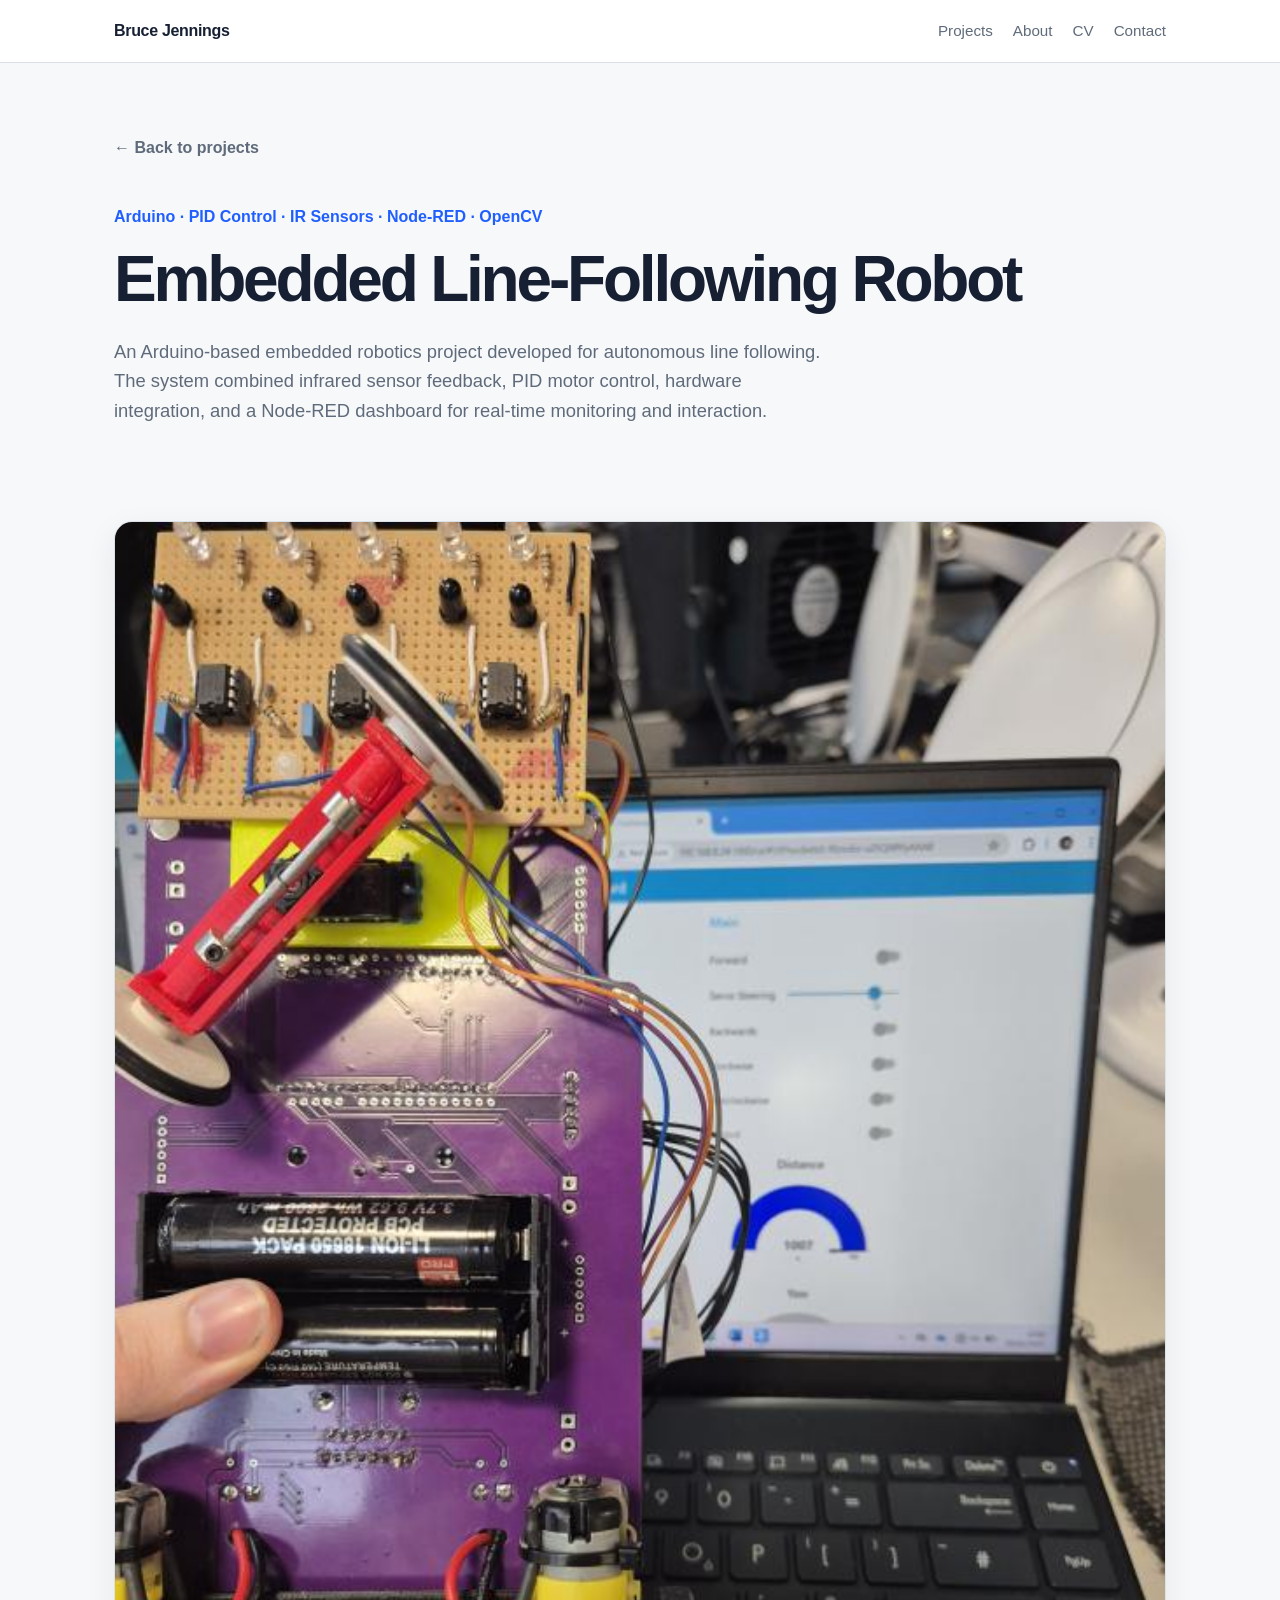
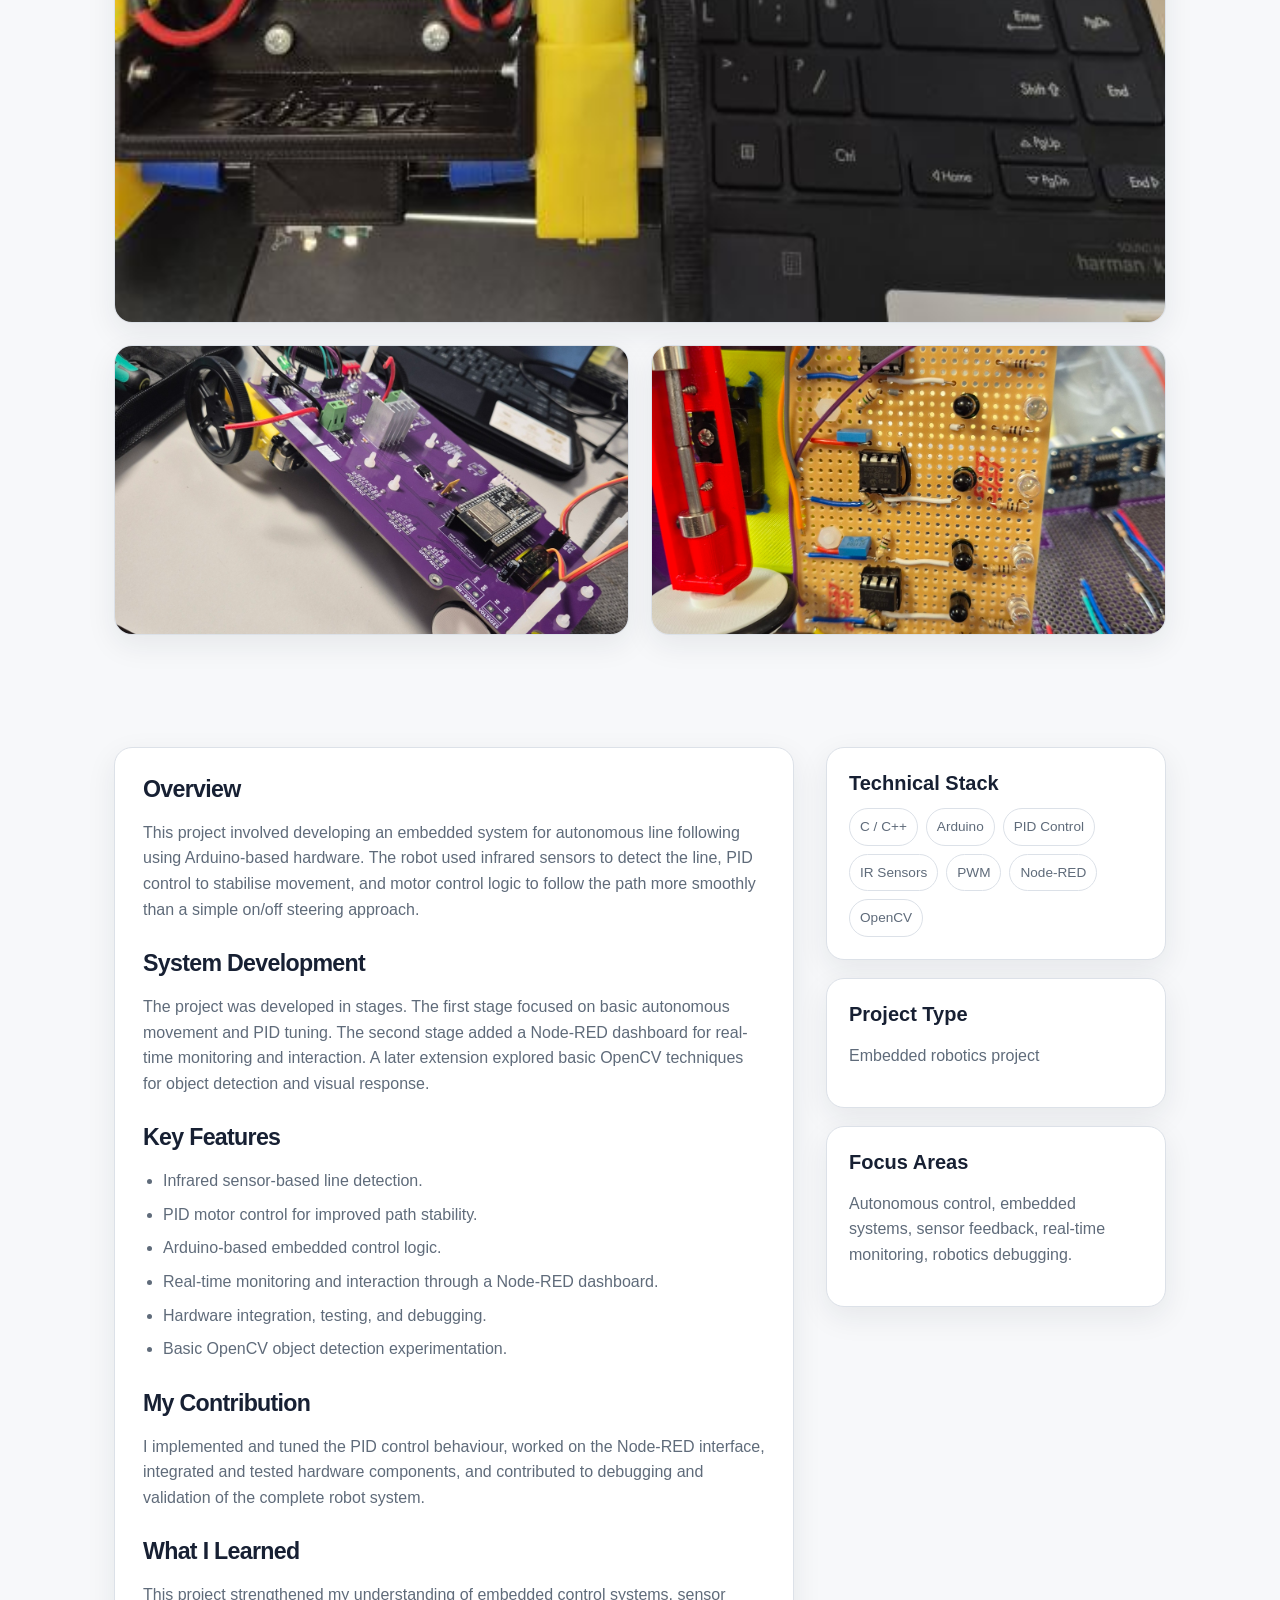
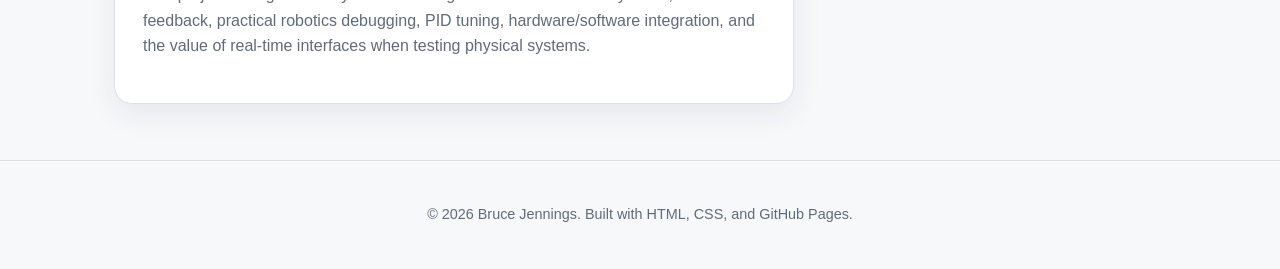
==== projects/embedded-line-following-robot.html @ 576ebb27 "Add embedded line-following robot case study" ====
<!DOCTYPE html>
<html lang="en">
<head>
    <meta charset="UTF-8" />
    <meta name="viewport" content="width=device-width, initial-scale=1.0" />

    <title>Embedded Line-Following Robot | Bruce Jennings</title>

    <meta name="description"
          content="Case study for an Arduino-based embedded line-following robot using infrared sensors, PID control, Node-RED monitoring, and basic OpenCV experimentation." />

    <link rel="stylesheet" href="../style.css?v=4" />
</head>

<body>
    <header class="site-header">
        <nav class="nav">
            <a href="../index.html#home" class="logo">Bruce Jennings</a>

            <div class="nav-links">
                <a href="../index.html#projects">Projects</a>
                <a href="../index.html#about">About</a>
                <a href="../index.html#cv">CV</a>
                <a href="../index.html#contact">Contact</a>
            </div>
        </nav>
    </header>

    <main>
        <section class="project-hero">
            <a href="../index.html#projects" class="back-link">← Back to projects</a>

            <p class="eyebrow">Arduino · PID Control · IR Sensors · Node-RED · OpenCV</p>

            <h1>Embedded Line-Following Robot</h1>

            <p class="hero-text">
                An Arduino-based embedded robotics project developed for autonomous line following. The system combined
                infrared sensor feedback, PID motor control, hardware integration, and a Node-RED dashboard for real-time
                monitoring and interaction.
            </p>
        </section>

        <section class="section project-showcase">
            <img src="../assets/images/projects/line-following-robot/node-red-interface.jpg"
                 alt="Embedded line-following robot with Node-RED dashboard interface"
                 class="case-study-image large" />

            <div class="image-grid">
                <img src="../assets/images/projects/line-following-robot/car-image.jpg"
                     alt="Line-following robot hardware platform"
                     class="case-study-image" />

                <img src="../assets/images/projects/line-following-robot/pid-system.jpg"
                     alt="PID control circuit and robot electronics"
                     class="case-study-image" />
            </div>
        </section>

        <section class="section case-study-layout">
            <article class="case-study-main">
                <h2>Overview</h2>
                <p>
                    This project involved developing an embedded system for autonomous line following using Arduino-based
                    hardware. The robot used infrared sensors to detect the line, PID control to stabilise movement, and
                    motor control logic to follow the path more smoothly than a simple on/off steering approach.
                </p>

                <h2>System Development</h2>
                <p>
                    The project was developed in stages. The first stage focused on basic autonomous movement and PID tuning.
                    The second stage added a Node-RED dashboard for real-time monitoring and interaction. A later extension
                    explored basic OpenCV techniques for object detection and visual response.
                </p>

                <h2>Key Features</h2>
                <ul class="case-study-list">
                    <li>Infrared sensor-based line detection.</li>
                    <li>PID motor control for improved path stability.</li>
                    <li>Arduino-based embedded control logic.</li>
                    <li>Real-time monitoring and interaction through a Node-RED dashboard.</li>
                    <li>Hardware integration, testing, and debugging.</li>
                    <li>Basic OpenCV object detection experimentation.</li>
                </ul>

                <h2>My Contribution</h2>
                <p>
                    I implemented and tuned the PID control behaviour, worked on the Node-RED interface, integrated and tested
                    hardware components, and contributed to debugging and validation of the complete robot system.
                </p>

                <h2>What I Learned</h2>
                <p>
                    This project strengthened my understanding of embedded control systems, sensor feedback, practical robotics
                    debugging, PID tuning, hardware/software integration, and the value of real-time interfaces when testing
                    physical systems.
                </p>
            </article>

            <aside class="case-study-sidebar">
                <div class="sidebar-card">
                    <h3>Technical Stack</h3>
                    <div class="tag-list compact">
                        <span>C / C++</span>
                        <span>Arduino</span>
                        <span>PID Control</span>
                        <span>IR Sensors</span>
                        <span>PWM</span>
                        <span>Node-RED</span>
                        <span>OpenCV</span>
                    </div>
                </div>

                <div class="sidebar-card">
                    <h3>Project Type</h3>
                    <p>Embedded robotics project</p>
                </div>

                <div class="sidebar-card">
                    <h3>Focus Areas</h3>
                    <p>Autonomous control, embedded systems, sensor feedback, real-time monitoring, robotics debugging.</p>
                </div>
            </aside>
        </section>
    </main>

    <footer class="site-footer">
        <p>© 2026 Bruce Jennings. Built with HTML, CSS, and GitHub Pages.</p>
    </footer>
</body>
</html>
---- style.css ----
﻿:root {
    --bg: #f7f8fa;
    --surface: #ffffff;
    --text: #172033;
    --muted: #5f6b7a;
    --border: #dce1e8;
    --accent: #1f5eff;
    --accent-dark: #1746bd;
    --card-shadow: 0 10px 30px rgba(23, 32, 51, 0.08);
}

* {
    box-sizing: border-box;
}

html {
    scroll-behavior: smooth;
}

body {
    margin: 0;
    font-family: Arial, Helvetica, sans-serif;
    background: var(--bg);
    color: var(--text);
    line-height: 1.6;
}

a {
    color: inherit;
}

.site-header {
    background: rgba(255, 255, 255, 0.92);
    border-bottom: 1px solid var(--border);
    position: sticky;
    top: 0;
    z-index: 10;
    backdrop-filter: blur(10px);
}

.nav {
    max-width: 1100px;
    margin: 0 auto;
    padding: 18px 24px;
    display: flex;
    justify-content: space-between;
    align-items: center;
}

.logo {
    font-weight: 700;
    text-decoration: none;
    letter-spacing: -0.02em;
}

.nav-links {
    display: flex;
    gap: 20px;
}

    .nav-links a {
        text-decoration: none;
        color: var(--muted);
        font-size: 0.95rem;
    }

        .nav-links a:hover {
            color: var(--accent);
        }

.hero {
    max-width: 1100px;
    margin: 0 auto;
    padding: 96px 24px 72px;
}

.hero-content {
    max-width: 820px;
}

.eyebrow {
    color: var(--accent);
    font-weight: 700;
    margin-bottom: 16px;
}

h1 {
    font-size: clamp(2.2rem, 5vw, 4.4rem);
    line-height: 1.05;
    letter-spacing: -0.05em;
    margin: 0 0 24px;
}

.hero-text {
    font-size: 1.15rem;
    color: var(--muted);
    max-width: 720px;
    margin-bottom: 32px;
}

.hero-actions {
    display: flex;
    flex-wrap: wrap;
    gap: 14px;
}

.button {
    display: inline-block;
    padding: 12px 18px;
    border-radius: 10px;
    text-decoration: none;
    font-weight: 700;
    border: 1px solid transparent;
}

    .button.primary {
        background: var(--accent);
        color: white;
    }

        .button.primary:hover {
            background: var(--accent-dark);
        }

    .button.secondary {
        background: var(--surface);
        border-color: var(--border);
        color: var(--text);
    }

        .button.secondary:hover {
            border-color: var(--accent);
            color: var(--accent);
        }

.section {
    max-width: 1100px;
    margin: 0 auto;
    padding: 56px 24px;
}

.section-heading {
    max-width: 760px;
    margin-bottom: 28px;
}

h2 {
    font-size: 2rem;
    line-height: 1.2;
    letter-spacing: -0.03em;
    margin: 0 0 14px;
}

h3 {
    font-size: 1.25rem;
    line-height: 1.3;
    margin: 10px 0 12px;
}

.section p {
    color: var(--muted);
}

.tag-list {
    display: flex;
    flex-wrap: wrap;
    gap: 10px;
}

    .tag-list span {
        background: var(--surface);
        border: 1px solid var(--border);
        padding: 8px 12px;
        border-radius: 999px;
        color: var(--muted);
        font-size: 0.95rem;
    }

.project-grid {
    display: grid;
    grid-template-columns: repeat(2, minmax(0, 1fr));
    gap: 22px;
}

.project-card {
    background: var(--surface);
    border: 1px solid var(--border);
    border-radius: 18px;
    padding: 24px;
    box-shadow: var(--card-shadow);
}

.project-meta {
    color: var(--accent);
    font-size: 0.85rem;
    font-weight: 700;
}

.project-card p {
    color: var(--muted);
    margin-bottom: 18px;
}

.project-link {
    color: var(--accent);
    font-weight: 700;
    text-decoration: none;
}

    .project-link:hover {
        text-decoration: underline;
    }

.project-image-link {
    display: block;
    width: 100%;
    margin-bottom: 18px;
    border-radius: 14px;
    overflow: hidden;
    border: 1px solid var(--border);
    background: var(--bg);
}

.project-image {
    display: block;
    width: 100%;
    max-width: 100%;
    height: auto;
    aspect-ratio: 16 / 9;
    object-fit: cover;
    background: #111827;
    transition: transform 0.25s ease;
}

.project-image-link:hover .project-image {
    transform: scale(1.03);
}

.featured-project {
    padding: 18px;
}

.about-section {
    display: grid;
    grid-template-columns: 1fr;
}

.contact-links {
    display: flex;
    flex-wrap: wrap;
    gap: 14px;
    margin-top: 18px;
}

    .contact-links a {
        background: var(--surface);
        border: 1px solid var(--border);
        border-radius: 10px;
        padding: 10px 14px;
        text-decoration: none;
        font-weight: 700;
    }

        .contact-links a:hover {
            border-color: var(--accent);
            color: var(--accent);
        }

.site-footer {
    border-top: 1px solid var(--border);
    padding: 28px 24px;
    text-align: center;
    color: var(--muted);
    font-size: 0.9rem;
}

@media (max-width: 760px) {
    .nav {
        align-items: flex-start;
        gap: 14px;
        flex-direction: column;
    }

    .nav-links {
        flex-wrap: wrap;
        gap: 12px;
    }

    .hero {
        padding-top: 64px;
    }

    .project-grid {
        grid-template-columns: 1fr;
    }
}

.project-hero {
    max-width: 1100px;
    margin: 0 auto;
    padding: 72px 24px 40px;
}

.back-link {
    display: inline-block;
    margin-bottom: 28px;
    color: var(--muted);
    text-decoration: none;
    font-weight: 700;
}

    .back-link:hover {
        color: var(--accent);
    }

.project-showcase {
    padding-top: 24px;
}

.case-study-image {
    width: 100%;
    display: block;
    border-radius: 18px;
    border: 1px solid var(--border);
    box-shadow: var(--card-shadow);
    background: var(--surface);
    object-fit: cover;
}

    .case-study-image.large {
        margin-bottom: 22px;
    }

.image-grid {
    display: grid;
    grid-template-columns: repeat(2, minmax(0, 1fr));
    gap: 22px;
}

    .image-grid .case-study-image {
        aspect-ratio: 16 / 9;
    }

.case-study-layout {
    display: grid;
    grid-template-columns: minmax(0, 2fr) minmax(260px, 1fr);
    gap: 32px;
    align-items: start;
}

.case-study-main {
    background: var(--surface);
    border: 1px solid var(--border);
    border-radius: 18px;
    padding: 28px;
    box-shadow: var(--card-shadow);
}

    .case-study-main h2 {
        font-size: 1.45rem;
        margin-top: 28px;
    }

        .case-study-main h2:first-child {
            margin-top: 0;
        }

.case-study-list {
    color: var(--muted);
    padding-left: 20px;
}

    .case-study-list li {
        margin-bottom: 8px;
    }

.case-study-sidebar {
    display: grid;
    gap: 18px;
}

.sidebar-card {
    background: var(--surface);
    border: 1px solid var(--border);
    border-radius: 18px;
    padding: 22px;
    box-shadow: var(--card-shadow);
}

    .sidebar-card h3 {
        margin-top: 0;
    }

.tag-list.compact {
    gap: 8px;
}

    .tag-list.compact span {
        font-size: 0.85rem;
        padding: 7px 10px;
    }

@media (max-width: 860px) {
    .case-study-layout {
        grid-template-columns: 1fr;
    }

    .image-grid {
        grid-template-columns: 1fr;
    }
}
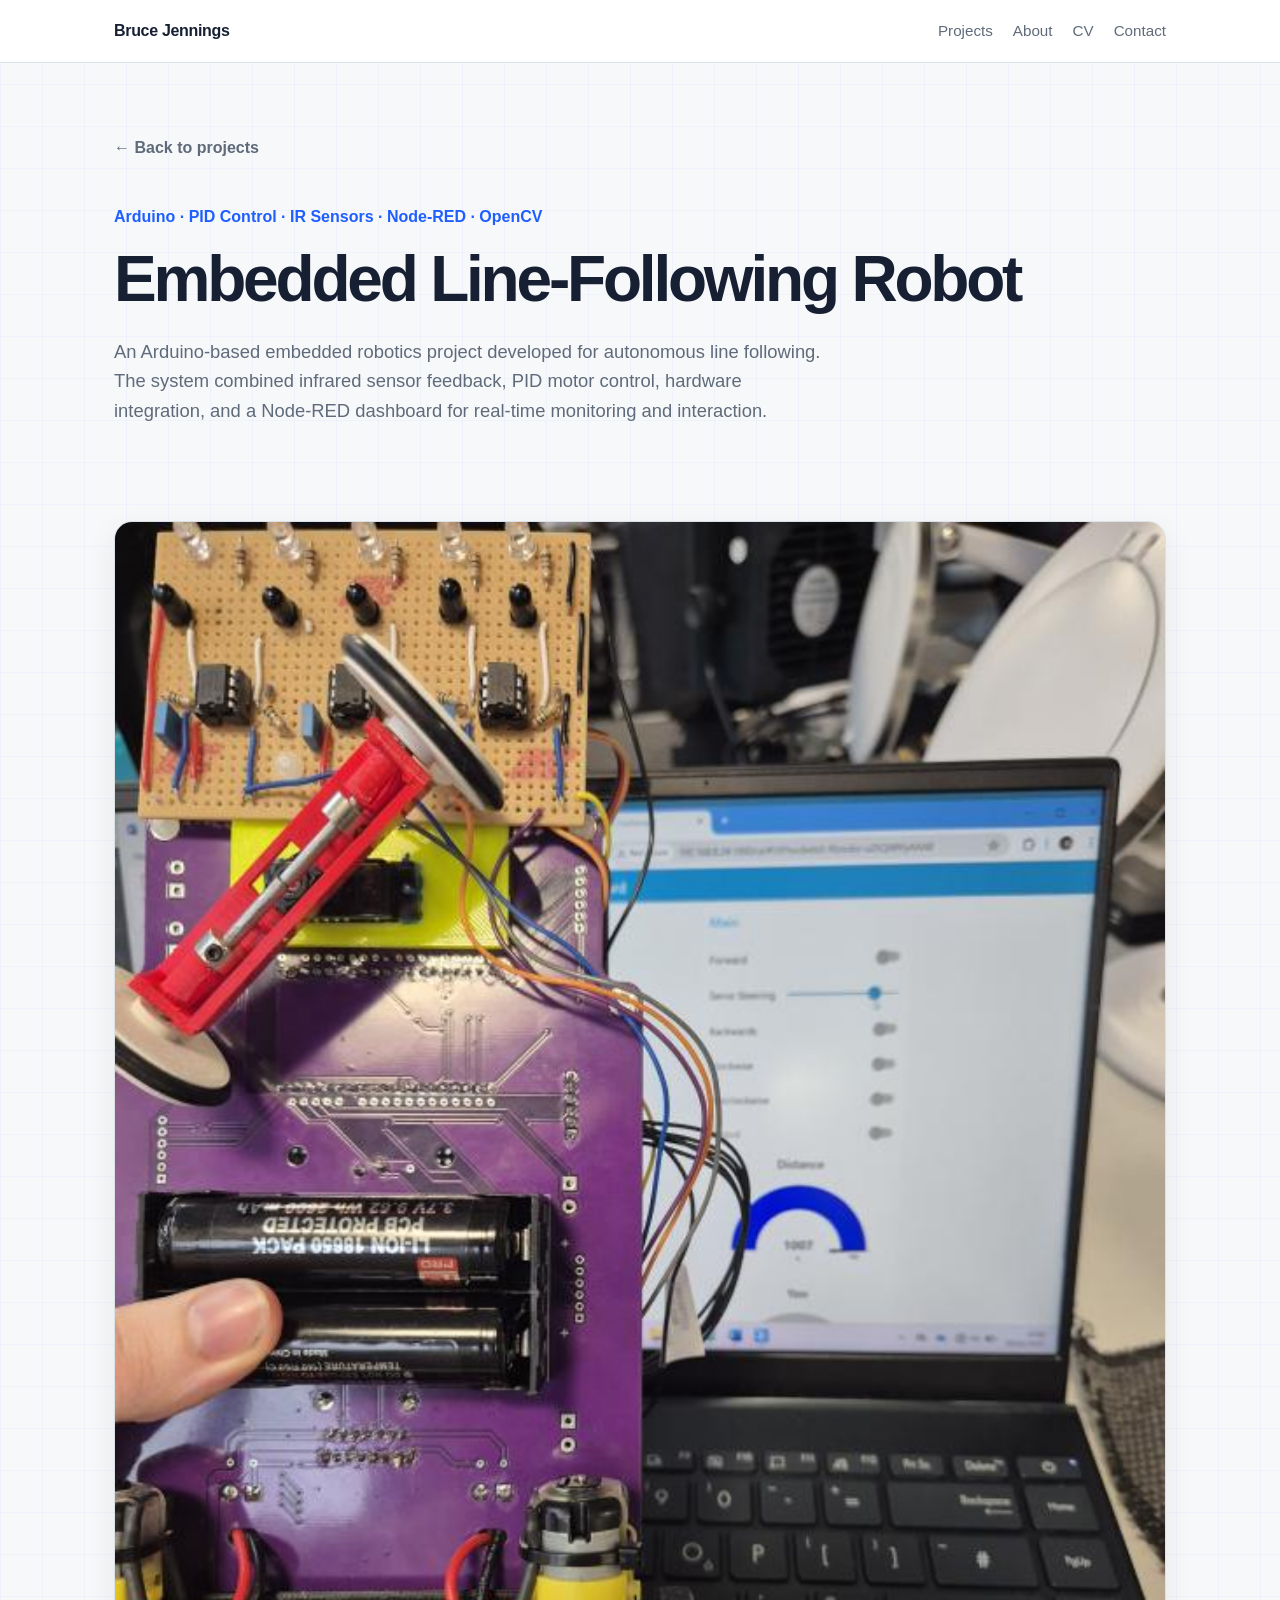
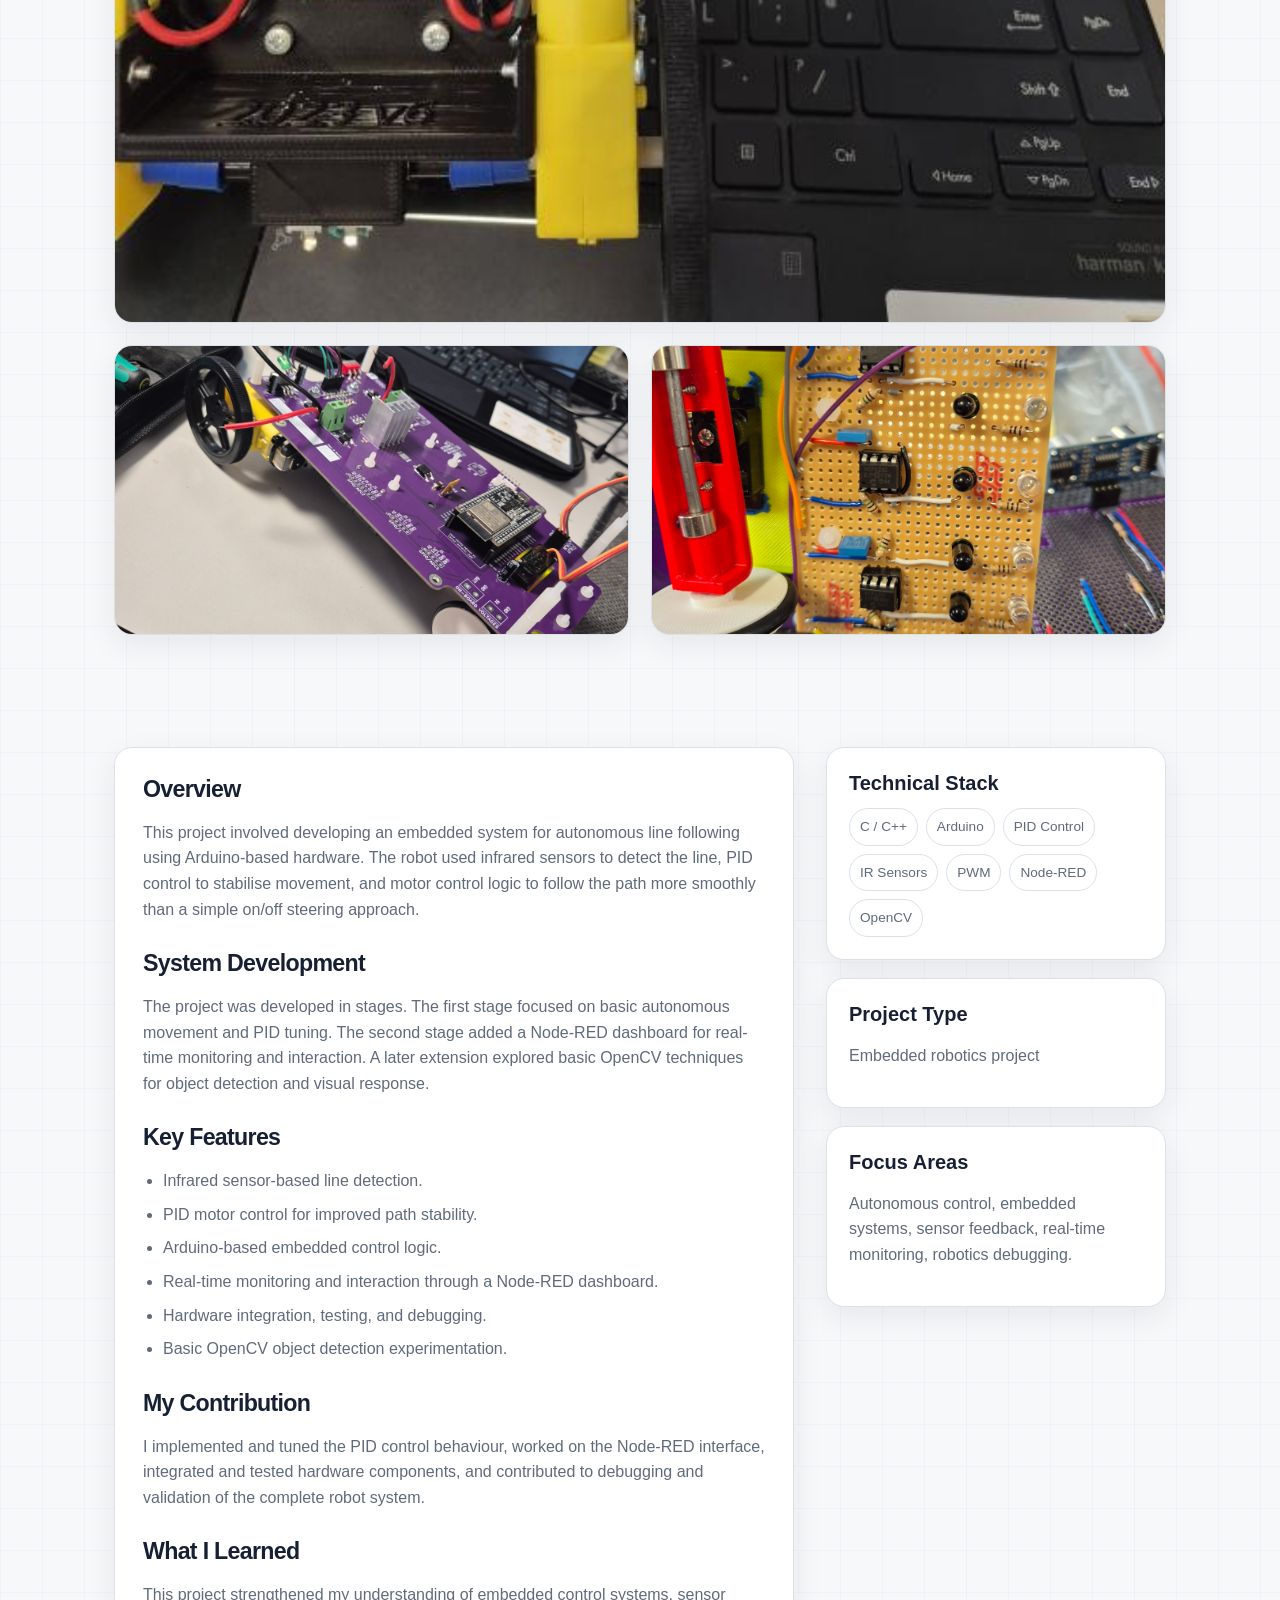
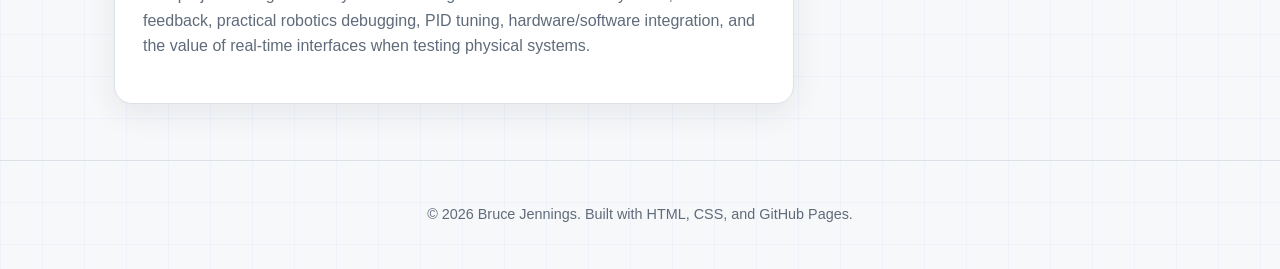
==== commit e8e74726: "Update website 13_07_26" ====
--- a/projects/embedded-line-following-robot.html
+++ b/projects/embedded-line-following-robot.html
@@ -9,7 +9,7 @@
     <meta name="description"
           content="Case study for an Arduino-based embedded line-following robot using infrared sensors, PID control, Node-RED monitoring, and basic OpenCV experimentation." />
 
-    <link rel="stylesheet" href="../style.css?v=4" />
+    <link rel="stylesheet" href="../style.css?v=6" />
 </head>
 
 <body>
--- a/style.css
+++ b/style.css
@@ -1,4 +1,4 @@
-﻿:root {
+:root {
     --bg: #f7f8fa;
     --surface: #ffffff;
     --text: #172033;
@@ -20,7 +20,8 @@
 body {
     margin: 0;
     font-family: Arial, Helvetica, sans-serif;
-    background: var(--bg);
+    background: linear-gradient(rgba(31, 94, 255, 0.035) 1px, transparent 1px), linear-gradient(90deg, rgba(31, 94, 255, 0.035) 1px, transparent 1px), var(--bg);
+    background-size: 42px 42px;
     color: var(--text);
     line-height: 1.6;
 }
@@ -53,6 +54,12 @@
     letter-spacing: -0.02em;
 }
 
+.status-line {
+    color: var(--text);
+    font-weight: 700;
+    margin: -12px 0 28px;
+}
+
 .nav-links {
     display: flex;
     gap: 20px;
@@ -71,12 +78,25 @@
 .hero {
     max-width: 1100px;
     margin: 0 auto;
-    padding: 96px 24px 72px;
+    padding: 104px 24px 80px;
 }
 
 .hero-content {
-    max-width: 820px;
-}
+    max-width: 860px;
+    position: relative;
+}
+
+    .hero-content::before {
+        content: "";
+        display: block;
+        width: 72px;
+        height: 4px;
+        background: var(--accent);
+        border-radius: 999px;
+        margin-bottom: 24px;
+    }
+
+
 
 .eyebrow {
     color: var(--accent);
@@ -236,6 +256,21 @@
     transform: scale(1.03);
 }
 
+.project-card {
+    background: var(--surface);
+    border: 1px solid var(--border);
+    border-radius: 18px;
+    padding: 24px;
+    box-shadow: var(--card-shadow);
+    transition: transform 0.25s ease, border-color 0.25s ease, box-shadow 0.25s ease;
+}
+
+    .project-card:hover {
+        transform: translateY(-4px);
+        border-color: rgba(31, 94, 255, 0.35);
+        box-shadow: 0 16px 40px rgba(23, 32, 51, 0.12);
+    }
+
 .featured-project {
     padding: 18px;
 }
@@ -408,4 +443,70 @@
     .image-grid {
         grid-template-columns: 1fr;
     }
-}+}
+
+.experience-grid {
+    display: grid;
+    grid-template-columns: repeat(2, minmax(0, 1fr));
+    gap: 22px;
+}
+
+.experience-card {
+    background: var(--surface);
+    border: 1px solid var(--border);
+    border-radius: 18px;
+    padding: 24px;
+    box-shadow: var(--card-shadow);
+}
+
+.experience-card p {
+    margin-bottom: 0;
+}
+
+.impact-box {
+    background: rgba(31, 94, 255, 0.06);
+    border: 1px solid rgba(31, 94, 255, 0.18);
+    border-radius: 14px;
+    padding: 18px;
+    margin: 22px 0;
+}
+
+.impact-box strong {
+    color: var(--text);
+}
+
+@media (max-width: 760px) {
+    .experience-grid {
+        grid-template-columns: 1fr;
+    }
+}
+
+
+.nav-links a[aria-current="page"] {
+    color: var(--accent);
+    font-weight: 700;
+}
+
+.experience-hero {
+    padding-bottom: 24px;
+}
+
+.experience-page-grid {
+    display: grid;
+    grid-template-columns: minmax(0, 2fr) minmax(260px, 1fr);
+    gap: 32px;
+    align-items: start;
+    padding-top: 24px;
+}
+
+.confidentiality-note {
+    font-size: 0.92rem;
+    font-style: italic;
+    margin-top: 28px;
+}
+
+@media (max-width: 860px) {
+    .experience-page-grid {
+        grid-template-columns: 1fr;
+    }
+}
